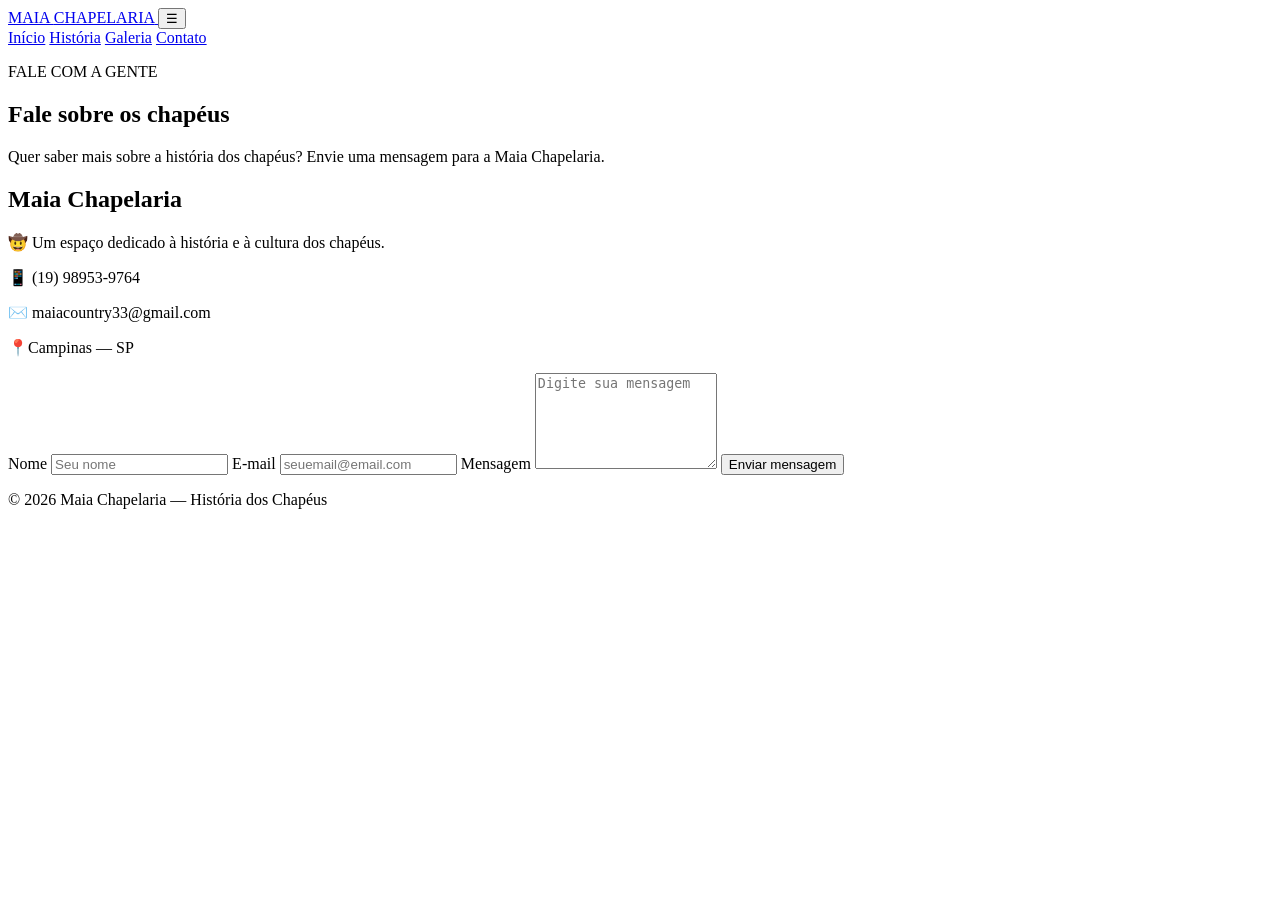
==== pages/contato.html @ d1cd052e "Melhora acessibilidade do menu e documenta publicacao" ====
<!DOCTYPE html>
<html lang="pt-BR">

<head>

    <meta charset="UTF-8">

    <meta name="viewport" content="width=device-width, initial-scale=1.0">

    <title>Contato — Maia Chapelaria</title>

    <link rel="stylesheet" href="../css/style.css">

</head>

<body>

    <header class="header">

        <a href="../index.html" class="logo">
            MAIA
            <span>CHAPELARIA</span>
        </a>

        <button class="menu-btn" id="menuBtn" type="button" aria-label="Abrir menu de navegacao" aria-controls="nav" aria-expanded="false">
            ☰
        </button>

        <nav id="nav">

            <a href="../index.html">Início</a>

            <a href="historia.html">História</a>

            <a href="produtos.html">Galeria</a>

            <a href="contato.html">Contato</a>

        </nav>

    </header>


    <main class="page">

        <section class="section-title">

            <p class="eyebrow">
                FALE COM A GENTE
            </p>

            <h1>
                Fale sobre os chapéus
            </h1>

            <p>
                Quer saber mais sobre a história dos chapéus? Envie uma mensagem para a Maia Chapelaria.
            </p>

        </section>


        <section class="contact-grid">

            <div class="contact-info">

                <h2>
                    Maia Chapelaria
                </h2>

                <p>
                    🤠 Um espaço dedicado à história e à cultura dos chapéus.
                </p>

                <p>
                    📱 (19) 98953-9764
            
                </p>

                <p>
                    ✉️ maiacountry33@gmail.com
                </p>

                <p>
                    📍Campinas — SP
                </p>

            </div>


       <form id="contactForm" class="form" action="processa_contato.php" method="POST">

    <label>
        Nome

        <input 
            type="text" 
            name="nome"
            placeholder="Seu nome" 
            required 
        >

    </label>


    <label>
        E-mail

        <input 
            type="email"
            name="email" 
            placeholder="seuemail@email.com" 
            required 
        >

    </label>


    <label>
        Mensagem

        <textarea 
            name="mensagem"
            rows="6" 
            placeholder="Digite sua mensagem" 
            required
        ></textarea>

    </label>


    <button 
        type="submit" 
        class="btn">

        Enviar mensagem

    </button>

</form>

        </section>

    </main>


    <footer>

        <p>
            © 2026 Maia Chapelaria — História dos Chapéus
        </p>

    </footer>


    <script src="../js/script.js"></script>

</body>

</html>
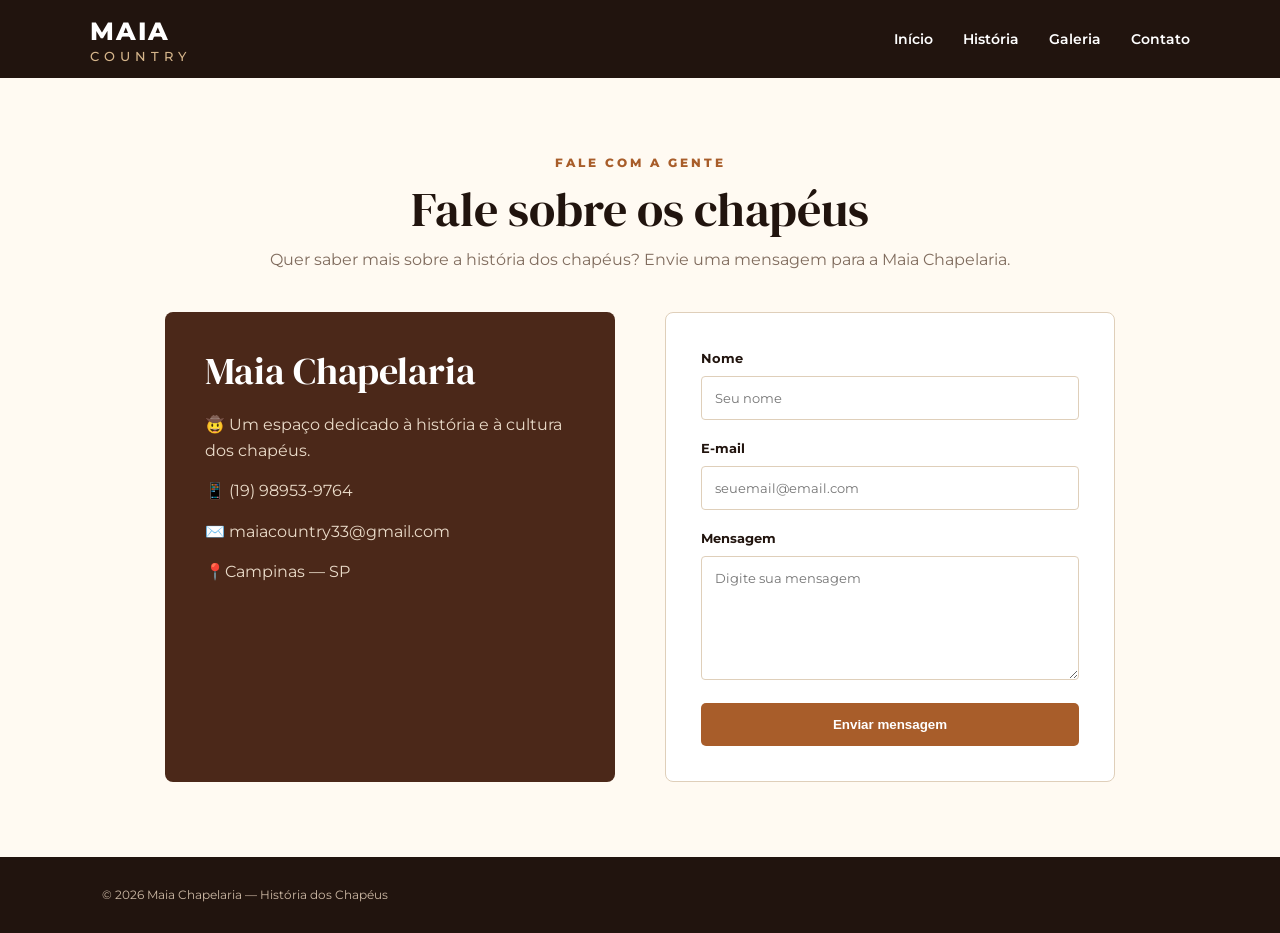
==== commit 063ffe57: "Adiciona estrutura inicial do site Maia Chapelaria" ====
--- a/pages/contato.html
+++ b/pages/contato.html
@@ -17,18 +17,18 @@
 
     <header class="header">
 
-        <a href="../index.html" class="logo">
+        <a href="index.html" class="logo">
             MAIA
-            <span>CHAPELARIA</span>
+            <span>COUNTRY</span>
         </a>
 
-        <button class="menu-btn" id="menuBtn" type="button" aria-label="Abrir menu de navegacao" aria-controls="nav" aria-expanded="false">
+        <button class="menu-btn" id="menuBtn">
             ☰
         </button>
 
         <nav id="nav">
 
-            <a href="../index.html">Início</a>
+            <a href="index.html">Início</a>
 
             <a href="historia.html">História</a>
 
--- a/css/style.css
+++ b/css/style.css
@@ -0,0 +1,731 @@
+@import url('https://fonts.googleapis.com/css2?family=DM+Serif+Display&family=Montserrat:wght@400;500;600;700;800&display=swap');
+
+:root {
+    --brown: #4b2819;
+    --dark: #21140e;
+    --cream: #f5ead9;
+    --sand: #d5b58b;
+    --light: #fffaf2;
+    --orange: #a85d2a;
+    --border: #dfcfba;
+}
+
+* {
+    box-sizing: border-box;
+    margin: 0;
+    padding: 0;
+}
+
+body {
+    font-family: Montserrat, sans-serif;
+    background: var(--light);
+    color: var(--dark);
+    line-height: 1.6;
+}
+
+a {
+    text-decoration: none;
+    color: inherit;
+}
+
+/* CABEÇALHO */
+.header {
+    height: 78px;
+    background: var(--dark);
+    color: white;
+    display: flex;
+    align-items: center;
+    justify-content: space-between;
+    padding: 0 7%;
+    position: sticky;
+    top: 0;
+    z-index: 10;
+}
+
+.logo {
+    font-size: 25px;
+    font-weight: 800;
+    letter-spacing: 2px;
+}
+
+.logo span {
+    display: block;
+    font-size: 13px;
+    font-weight: 500;
+    letter-spacing: 5px;
+    color: var(--sand);
+    margin-top: -5px;
+}
+
+nav {
+    display: flex;
+    gap: 30px;
+    align-items: center;
+}
+
+nav a {
+    font-size: 14px;
+    font-weight: 600;
+}
+
+nav a:hover {
+    color: var(--sand);
+}
+
+nav b {
+    background: var(--orange);
+    border-radius: 20px;
+    padding: 2px 7px;
+    font-size: 11px;
+}
+
+.menu-btn {
+    display: none;
+    background: none;
+    border: none;
+    color: white;
+    font-size: 28px;
+    cursor: pointer;
+}
+
+/* TEXTOS */
+h1,
+h2 {
+    font-family: 'DM Serif Display', serif;
+    font-weight: 400;
+    line-height: 1.05;
+}
+
+.eyebrow {
+    font-size: 12px;
+    font-weight: 800;
+    letter-spacing: 3px;
+    color: var(--orange);
+    margin-bottom: 12px;
+}
+
+/* HOME */
+.hero {
+    min-height: 590px;
+    background: linear-gradient(110deg, #25150e, #4b2819, #704124);
+    color: white;
+    display: flex;
+    align-items: center;
+    padding: 70px 10%;
+}
+
+.hero-content {
+    max-width: 650px;
+}
+
+.hero .eyebrow {
+    color: var(--sand);
+}
+
+.hero h1 {
+    font-size: 64px;
+}
+
+.hero h1 span {
+    color: var(--sand);
+}
+
+.hero p:not(.eyebrow) {
+    font-size: 17px;
+    max-width: 560px;
+    margin: 25px 0 30px;
+    color: #eeeeee;
+}
+
+.hero-hat {
+    font-size: 220px;
+    margin-left: auto;
+    transform: rotate(-8deg);
+}
+
+/* BOTÕES */
+.btn {
+    display: inline-block;
+    border: none;
+    background: var(--orange);
+    color: white;
+    padding: 14px 26px;
+    border-radius: 5px;
+    font-weight: 700;
+    cursor: pointer;
+    transition: 0.2s;
+}
+
+.btn:hover {
+    transform: translateY(-2px);
+    background: #8e4d23;
+}
+
+.btn-light {
+    background: var(--sand);
+    color: var(--dark);
+}
+
+/* SEÇÕES */
+.section {
+    padding: 80px 8%;
+}
+
+.section-title {
+    text-align: center;
+    margin-bottom: 40px;
+}
+
+.section-title h1,
+.section-title h2 {
+    font-size: 48px;
+}
+
+.section-title p:last-child {
+    margin-top: 12px;
+    color: #806c5e;
+}
+
+/* CATEGORIAS */
+.categories {
+    display: grid;
+    grid-template-columns: repeat(3, 1fr);
+    gap: 22px;
+}
+
+.category {
+    background: white;
+    border: 1px solid var(--border);
+    padding: 35px;
+    text-align: center;
+    border-radius: 8px;
+    transition: 0.2s;
+}
+
+.category:hover {
+    transform: translateY(-5px);
+    box-shadow: 0 12px 30px rgba(75, 40, 25, 0.1);
+}
+
+.category span {
+    font-size: 60px;
+}
+
+.category h3 {
+    font-size: 21px;
+    margin: 10px 0 5px;
+}
+
+.category p {
+    color: #806c5e;
+    font-size: 14px;
+}
+
+/* BANNER */
+.banner {
+    margin: 0 8% 80px;
+    padding: 55px 7%;
+    background: var(--brown);
+    color: white;
+    border-radius: 8px;
+    display: flex;
+    align-items: center;
+    justify-content: space-between;
+    gap: 30px;
+}
+
+.banner h2 {
+    font-size: 40px;
+    max-width: 650px;
+}
+
+.banner p:not(.eyebrow) {
+    max-width: 650px;
+    color: #e9d9c8;
+    margin-top: 12px;
+}
+
+/* PÁGINAS */
+.page {
+    padding: 75px 8%;
+    min-height: calc(100vh - 150px);
+}
+
+/* FILTROS */
+.filters {
+    display: flex;
+    justify-content: center;
+    gap: 10px;
+    margin-bottom: 35px;
+    flex-wrap: wrap;
+}
+
+.filter {
+    padding: 10px 20px;
+    border: 1px solid var(--border);
+    background: white;
+    border-radius: 30px;
+    cursor: pointer;
+    font-weight: 600;
+}
+
+.filter.active,
+.filter:hover {
+    background: var(--brown);
+    color: white;
+}
+
+/* PRODUTOS */
+.products {
+    display: grid;
+    grid-template-columns: repeat(4, 1fr);
+    gap: 22px;
+}
+
+.product {
+    background: white;
+    border: 1px solid var(--border);
+    border-radius: 8px;
+    overflow: hidden;
+    display: flex;
+    flex-direction: column;
+}
+
+.product-img {
+    height: 220px;
+    background: var(--cream);
+    position: relative;
+    overflow: hidden;
+    display: flex;
+    align-items: center;
+    justify-content: center;
+}
+
+.product-img img {
+    width: 100%;
+    height: 100%;
+    object-fit: cover;
+    display: block;
+}
+
+.product-category {
+    position: absolute;
+    top: 10px;
+    left: 10px;
+    background: var(--brown);
+    color: white;
+    font-size: 11px;
+    font-weight: 700;
+    padding: 4px 10px;
+    border-radius: 20px;
+    text-transform: uppercase;
+}
+
+.product-info {
+    padding: 18px;
+    display: flex;
+    flex-direction: column;
+    flex: 1;
+}
+
+.product-info h3 {
+    font-size: 16px;
+}
+
+.product-info p {
+    color: #806c5e;
+    font-size: 12px;
+    margin: 5px 0 12px;
+}
+
+.price {
+    font-weight: 800;
+    font-size: 19px;
+    color: var(--brown);
+    margin-bottom: 14px;
+    display: block;
+}
+
+.add {
+    width: 100%;
+    margin-top: auto;
+}
+
+/* CARRINHO */
+.cart {
+    max-width: 900px;
+    margin: auto;
+    background: white;
+    border: 1px solid var(--border);
+    border-radius: 8px;
+    padding: 25px;
+}
+
+.cart-item {
+    display: flex;
+    align-items: center;
+    gap: 18px;
+    border-bottom: 1px solid var(--border);
+    padding: 18px 0;
+}
+
+.cart-item:last-child {
+    border-bottom: none;
+}
+
+.cart-image {
+    width: 70px;
+    height: 70px;
+    object-fit: cover;
+    border-radius: 6px;
+    border: 1px solid var(--border);
+    background: var(--cream);
+    flex-shrink: 0;
+}
+
+.cart-item-info {
+    flex: 1;
+}
+
+.cart-item-info h3 {
+    font-size: 15px;
+}
+
+.cart-item-info p {
+    color: var(--brown);
+    font-weight: 700;
+}
+
+.remove {
+    border: none;
+    background: none;
+    color: #a33;
+    cursor: pointer;
+    font-weight: 600;
+}
+
+.total {
+    text-align: right;
+    padding-top: 22px;
+    font-size: 21px;
+    font-weight: 800;
+}
+
+.empty {
+    text-align: center;
+    padding: 50px;
+}
+
+/* CONTATO */
+.contact-grid {
+    max-width: 950px;
+    margin: auto;
+    display: grid;
+    grid-template-columns: 1fr 1fr;
+    gap: 50px;
+}
+
+.contact-info {
+    background: var(--brown);
+    color: white;
+    padding: 40px;
+    border-radius: 8px;
+}
+
+.contact-info h2 {
+    font-size: 38px;
+    margin-bottom: 20px;
+}
+
+.contact-info p {
+    margin: 15px 0;
+    color: #eadbc9;
+}
+
+.form {
+    background: white;
+    border: 1px solid var(--border);
+    padding: 35px;
+    border-radius: 8px;
+}
+
+.form label {
+    display: block;
+    font-size: 13px;
+    font-weight: 700;
+    margin-bottom: 18px;
+}
+
+.form input,
+.form textarea {
+    width: 100%;
+    padding: 13px;
+    border: 1px solid var(--border);
+    border-radius: 4px;
+    margin-top: 7px;
+    font-family: inherit;
+}
+
+.form textarea {
+    resize: vertical;
+}
+
+.form .btn {
+    width: 100%;
+}
+
+/* RODAPÉ */
+footer {
+    background: var(--dark);
+    color: #cdb9a5;
+    padding: 28px 8%;
+    display: flex;
+    justify-content: space-between;
+    font-size: 12px;
+}
+
+/* RESPONSIVIDADE */
+@media (max-width: 850px) {
+    .header {
+        padding: 0 5%;
+    }
+
+    .menu-btn {
+        display: block;
+    }
+
+    nav {
+        display: none;
+        position: absolute;
+        top: 78px;
+        left: 0;
+        right: 0;
+        background: var(--dark);
+        padding: 20px 5%;
+        flex-direction: column;
+        align-items: flex-start;
+        gap: 18px;
+    }
+
+    nav.open {
+        display: flex;
+    }
+
+    .hero {
+        padding: 55px 7%;
+    }
+
+    .hero h1 {
+        font-size: 48px;
+    }
+
+    .hero-hat {
+        font-size: 130px;
+    }
+
+    .categories {
+        grid-template-columns: 1fr;
+    }
+
+    .products {
+        grid-template-columns: repeat(2, 1fr);
+    }
+
+    .contact-grid {
+        grid-template-columns: 1fr;
+    }
+
+    .banner {
+        margin: 0 5% 60px;
+        flex-direction: column;
+        align-items: flex-start;
+    }
+
+    .section {
+        padding: 60px 5%;
+    }
+
+    .page {
+        padding: 55px 5%;
+    }
+}
+
+@media (max-width: 520px) {
+    .hero-hat {
+        display: none;
+    }
+
+    .products {
+        grid-template-columns: 1fr;
+    }
+
+    .section-title h1,
+    .section-title h2 {
+        font-size: 38px;
+    }
+
+    footer {
+        flex-direction: column;
+        gap: 8px;
+    }
+
+    .cart-item {
+        align-items: flex-start;
+    }
+}
+/* HISTÓRIA DOS CHAPÉUS */
+.history-hero {
+    min-height: 560px;
+}
+
+.history-grid {
+    display: grid;
+    grid-template-columns: repeat(3, 1fr);
+    gap: 22px;
+    max-width: 1100px;
+    margin: auto;
+}
+
+.history-card {
+    background: white;
+    border: 1px solid var(--border);
+    border-radius: 8px;
+    padding: 32px;
+    position: relative;
+}
+
+.history-card span {
+    font-family: 'DM Serif Display', serif;
+    font-size: 42px;
+    color: var(--sand);
+}
+
+.history-card h3 {
+    font-size: 21px;
+    margin: 8px 0;
+}
+
+.history-card p,
+.history-content p {
+    color: #806c5e;
+    font-size: 14px;
+}
+
+.timeline-section {
+    background: var(--cream);
+    padding: 80px 8%;
+}
+
+.timeline {
+    max-width: 900px;
+    margin: auto;
+    display: grid;
+    gap: 18px;
+}
+
+.timeline article {
+    background: white;
+    border-left: 5px solid var(--orange);
+    padding: 22px 26px;
+    border-radius: 5px;
+}
+
+.timeline strong {
+    font-family: 'DM Serif Display', serif;
+    font-size: 25px;
+    font-weight: 400;
+    color: var(--brown);
+}
+
+.timeline p {
+    margin-top: 5px;
+    color: #806c5e;
+}
+
+.history-content {
+    max-width: 950px;
+    margin: auto;
+    display: grid;
+    grid-template-columns: 1fr 1fr;
+    gap: 24px;
+}
+
+.history-content article {
+    background: white;
+    border: 1px solid var(--border);
+    border-radius: 8px;
+    padding: 32px;
+}
+
+.history-content h2 {
+    font-size: 30px;
+    color: var(--brown);
+    margin-bottom: 10px;
+}
+
+.quote-box {
+    max-width: 950px;
+    margin: 50px auto 0;
+    padding: 35px;
+    background: var(--brown);
+    color: white;
+    border-radius: 8px;
+    text-align: center;
+    font-family: 'DM Serif Display', serif;
+    font-size: 25px;
+}
+
+.history-product .product-info p:last-child {
+    margin-bottom: 0;
+}
+
+@media (max-width: 850px) {
+    .history-grid,
+    .history-content {
+        grid-template-columns: 1fr;
+    }
+
+    .hero-hat {
+        display: none;
+    }
+}
+
+.admin-list {
+    max-width: 950px;
+    margin: auto;
+    display: grid;
+    gap: 18px;
+}
+
+.admin-card {
+    background: white;
+    border: 1px solid var(--border);
+    border-radius: 8px;
+    padding: 25px;
+}
+
+.admin-card h3 {
+    color: var(--brown);
+    margin-bottom: 8px;
+}
+
+.admin-card p {
+    margin: 8px 0;
+    color: #66554a;
+}
+
+.admin-actions {
+    display: flex;
+    align-items: center;
+    gap: 20px;
+    margin-top: 18px;
+}
+
+.admin-actions .btn {
+    padding: 9px 18px;
+}
+
+.admin-form {
+    max-width: 700px;
+    margin: auto;
+}
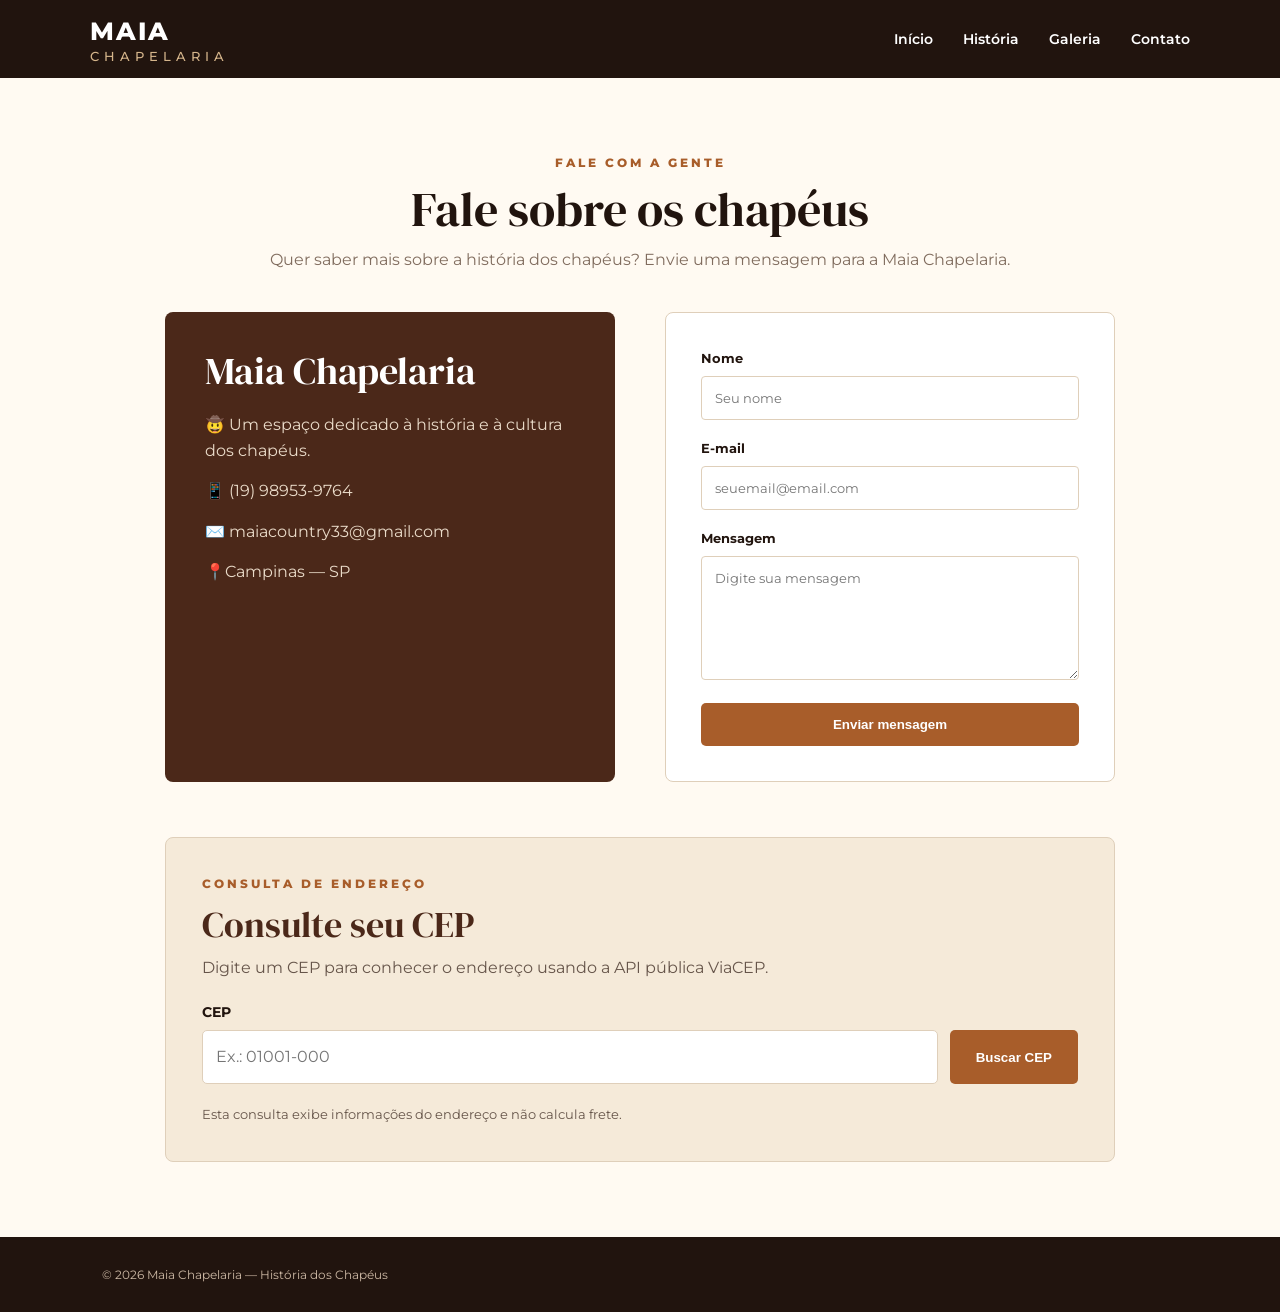
==== commit d5981eff: "Atividade 2 - Integracao API ViaCEP" ====
--- a/pages/contato.html
+++ b/pages/contato.html
@@ -17,18 +17,18 @@
 
     <header class="header">
 
-        <a href="index.html" class="logo">
+        <a href="../index.html" class="logo">
             MAIA
-            <span>COUNTRY</span>
+            <span>CHAPELARIA</span>
         </a>
 
-        <button class="menu-btn" id="menuBtn">
+        <button class="menu-btn" id="menuBtn" type="button" aria-label="Abrir menu de navegacao" aria-controls="nav" aria-expanded="false">
             ☰
         </button>
 
         <nav id="nav">
 
-            <a href="index.html">Início</a>
+            <a href="../index.html">Início</a>
 
             <a href="historia.html">História</a>
 
@@ -141,6 +141,30 @@
 
         </section>
 
+
+        <!-- Atividade 2: consulta de CEP com API pública ViaCEP -->
+        <section class="cep-section" aria-labelledby="titulo-cep">
+            <p class="eyebrow">CONSULTA DE ENDEREÇO</p>
+            <h2 id="titulo-cep">Consulte seu CEP</h2>
+            <p>Digite um CEP para conhecer o endereço usando a API pública ViaCEP.</p>
+            <form id="cepForm" class="cep-form">
+                <label for="cepInput">CEP</label>
+                <div class="cep-form-row">
+                    <input id="cepInput" name="cep" type="text" inputmode="numeric" maxlength="9" placeholder="Ex.: 01001-000" autocomplete="postal-code" required>
+                    <button class="btn" id="cepButton" type="submit">Buscar CEP</button>
+                </div>
+            </form>
+            <p id="cepMensagem" class="cep-mensagem" role="status" aria-live="polite"></p>
+            <div id="cepResultado" class="cep-resultado" hidden>
+                <h3>Endereço encontrado</h3>
+                <p><strong>Rua:</strong> <span id="cepRua"></span></p>
+                <p><strong>Bairro:</strong> <span id="cepBairro"></span></p>
+                <p><strong>Cidade:</strong> <span id="cepCidade"></span></p>
+                <p><strong>Estado:</strong> <span id="cepEstado"></span></p>
+            </div>
+            <small>Esta consulta exibe informações do endereço e não calcula frete.</small>
+        </section>
+
     </main>
 
 
--- a/css/style.css
+++ b/css/style.css
@@ -1,577 +1,577 @@
-@import url('https://fonts.googleapis.com/css2?family=DM+Serif+Display&family=Montserrat:wght@400;500;600;700;800&display=swap');
-
-:root {
-    --brown: #4b2819;
-    --dark: #21140e;
-    --cream: #f5ead9;
-    --sand: #d5b58b;
-    --light: #fffaf2;
-    --orange: #a85d2a;
-    --border: #dfcfba;
-}
-
-* {
-    box-sizing: border-box;
-    margin: 0;
-    padding: 0;
-}
-
-body {
-    font-family: Montserrat, sans-serif;
-    background: var(--light);
-    color: var(--dark);
-    line-height: 1.6;
-}
-
-a {
-    text-decoration: none;
-    color: inherit;
-}
-
-/* CABEÇALHO */
-.header {
-    height: 78px;
-    background: var(--dark);
-    color: white;
-    display: flex;
-    align-items: center;
-    justify-content: space-between;
-    padding: 0 7%;
-    position: sticky;
-    top: 0;
-    z-index: 10;
-}
-
-.logo {
-    font-size: 25px;
-    font-weight: 800;
-    letter-spacing: 2px;
-}
-
-.logo span {
-    display: block;
-    font-size: 13px;
-    font-weight: 500;
-    letter-spacing: 5px;
-    color: var(--sand);
-    margin-top: -5px;
-}
-
-nav {
-    display: flex;
-    gap: 30px;
-    align-items: center;
-}
-
-nav a {
-    font-size: 14px;
-    font-weight: 600;
-}
-
-nav a:hover {
-    color: var(--sand);
-}
-
-nav b {
-    background: var(--orange);
-    border-radius: 20px;
-    padding: 2px 7px;
-    font-size: 11px;
-}
-
-.menu-btn {
-    display: none;
-    background: none;
-    border: none;
-    color: white;
-    font-size: 28px;
-    cursor: pointer;
-}
-
-/* TEXTOS */
-h1,
-h2 {
-    font-family: 'DM Serif Display', serif;
-    font-weight: 400;
-    line-height: 1.05;
-}
-
-.eyebrow {
-    font-size: 12px;
-    font-weight: 800;
-    letter-spacing: 3px;
-    color: var(--orange);
-    margin-bottom: 12px;
-}
-
-/* HOME */
-.hero {
-    min-height: 590px;
-    background: linear-gradient(110deg, #25150e, #4b2819, #704124);
-    color: white;
-    display: flex;
-    align-items: center;
-    padding: 70px 10%;
-}
-
-.hero-content {
-    max-width: 650px;
-}
-
-.hero .eyebrow {
-    color: var(--sand);
-}
-
-.hero h1 {
-    font-size: 64px;
-}
-
-.hero h1 span {
-    color: var(--sand);
-}
-
-.hero p:not(.eyebrow) {
-    font-size: 17px;
-    max-width: 560px;
-    margin: 25px 0 30px;
-    color: #eeeeee;
-}
-
-.hero-hat {
-    font-size: 220px;
-    margin-left: auto;
-    transform: rotate(-8deg);
-}
-
-/* BOTÕES */
-.btn {
-    display: inline-block;
-    border: none;
-    background: var(--orange);
-    color: white;
-    padding: 14px 26px;
-    border-radius: 5px;
-    font-weight: 700;
-    cursor: pointer;
-    transition: 0.2s;
-}
-
-.btn:hover {
-    transform: translateY(-2px);
-    background: #8e4d23;
-}
-
-.btn-light {
-    background: var(--sand);
-    color: var(--dark);
-}
-
-/* SEÇÕES */
-.section {
-    padding: 80px 8%;
-}
-
-.section-title {
-    text-align: center;
-    margin-bottom: 40px;
-}
-
-.section-title h1,
-.section-title h2 {
-    font-size: 48px;
-}
-
-.section-title p:last-child {
-    margin-top: 12px;
-    color: #806c5e;
-}
-
-/* CATEGORIAS */
-.categories {
-    display: grid;
-    grid-template-columns: repeat(3, 1fr);
-    gap: 22px;
-}
-
-.category {
-    background: white;
-    border: 1px solid var(--border);
-    padding: 35px;
-    text-align: center;
-    border-radius: 8px;
-    transition: 0.2s;
-}
-
-.category:hover {
-    transform: translateY(-5px);
-    box-shadow: 0 12px 30px rgba(75, 40, 25, 0.1);
-}
-
-.category span {
-    font-size: 60px;
-}
-
-.category h3 {
-    font-size: 21px;
-    margin: 10px 0 5px;
-}
-
-.category p {
-    color: #806c5e;
-    font-size: 14px;
-}
-
-/* BANNER */
-.banner {
-    margin: 0 8% 80px;
-    padding: 55px 7%;
-    background: var(--brown);
-    color: white;
-    border-radius: 8px;
-    display: flex;
-    align-items: center;
-    justify-content: space-between;
-    gap: 30px;
-}
-
-.banner h2 {
-    font-size: 40px;
-    max-width: 650px;
-}
-
-.banner p:not(.eyebrow) {
-    max-width: 650px;
-    color: #e9d9c8;
-    margin-top: 12px;
-}
-
-/* PÁGINAS */
-.page {
-    padding: 75px 8%;
-    min-height: calc(100vh - 150px);
-}
-
-/* FILTROS */
-.filters {
-    display: flex;
-    justify-content: center;
-    gap: 10px;
-    margin-bottom: 35px;
-    flex-wrap: wrap;
-}
-
-.filter {
-    padding: 10px 20px;
-    border: 1px solid var(--border);
-    background: white;
-    border-radius: 30px;
-    cursor: pointer;
-    font-weight: 600;
-}
-
-.filter.active,
-.filter:hover {
-    background: var(--brown);
-    color: white;
-}
-
-/* PRODUTOS */
-.products {
-    display: grid;
-    grid-template-columns: repeat(4, 1fr);
-    gap: 22px;
-}
-
-.product {
-    background: white;
-    border: 1px solid var(--border);
-    border-radius: 8px;
-    overflow: hidden;
-    display: flex;
-    flex-direction: column;
-}
-
-.product-img {
-    height: 220px;
-    background: var(--cream);
-    position: relative;
-    overflow: hidden;
-    display: flex;
-    align-items: center;
-    justify-content: center;
-}
-
-.product-img img {
-    width: 100%;
-    height: 100%;
-    object-fit: cover;
-    display: block;
-}
-
-.product-category {
-    position: absolute;
-    top: 10px;
-    left: 10px;
-    background: var(--brown);
-    color: white;
-    font-size: 11px;
-    font-weight: 700;
-    padding: 4px 10px;
-    border-radius: 20px;
-    text-transform: uppercase;
-}
-
-.product-info {
-    padding: 18px;
-    display: flex;
-    flex-direction: column;
-    flex: 1;
-}
-
-.product-info h3 {
-    font-size: 16px;
-}
-
-.product-info p {
-    color: #806c5e;
-    font-size: 12px;
-    margin: 5px 0 12px;
-}
-
-.price {
-    font-weight: 800;
-    font-size: 19px;
-    color: var(--brown);
-    margin-bottom: 14px;
-    display: block;
-}
-
-.add {
-    width: 100%;
-    margin-top: auto;
-}
-
-/* CARRINHO */
-.cart {
-    max-width: 900px;
-    margin: auto;
-    background: white;
-    border: 1px solid var(--border);
-    border-radius: 8px;
-    padding: 25px;
-}
-
-.cart-item {
-    display: flex;
-    align-items: center;
-    gap: 18px;
-    border-bottom: 1px solid var(--border);
-    padding: 18px 0;
-}
-
-.cart-item:last-child {
-    border-bottom: none;
-}
-
-.cart-image {
-    width: 70px;
-    height: 70px;
-    object-fit: cover;
-    border-radius: 6px;
-    border: 1px solid var(--border);
-    background: var(--cream);
-    flex-shrink: 0;
-}
-
-.cart-item-info {
-    flex: 1;
-}
-
-.cart-item-info h3 {
-    font-size: 15px;
-}
-
-.cart-item-info p {
-    color: var(--brown);
-    font-weight: 700;
-}
-
-.remove {
-    border: none;
-    background: none;
-    color: #a33;
-    cursor: pointer;
-    font-weight: 600;
-}
-
-.total {
-    text-align: right;
-    padding-top: 22px;
-    font-size: 21px;
-    font-weight: 800;
-}
-
-.empty {
-    text-align: center;
-    padding: 50px;
-}
-
-/* CONTATO */
-.contact-grid {
-    max-width: 950px;
-    margin: auto;
-    display: grid;
-    grid-template-columns: 1fr 1fr;
-    gap: 50px;
-}
-
-.contact-info {
-    background: var(--brown);
-    color: white;
-    padding: 40px;
-    border-radius: 8px;
-}
-
-.contact-info h2 {
-    font-size: 38px;
-    margin-bottom: 20px;
-}
-
-.contact-info p {
-    margin: 15px 0;
-    color: #eadbc9;
-}
-
-.form {
-    background: white;
-    border: 1px solid var(--border);
-    padding: 35px;
-    border-radius: 8px;
-}
-
-.form label {
-    display: block;
-    font-size: 13px;
-    font-weight: 700;
-    margin-bottom: 18px;
-}
-
-.form input,
-.form textarea {
-    width: 100%;
-    padding: 13px;
-    border: 1px solid var(--border);
-    border-radius: 4px;
-    margin-top: 7px;
-    font-family: inherit;
-}
-
-.form textarea {
-    resize: vertical;
-}
-
-.form .btn {
-    width: 100%;
-}
-
-/* RODAPÉ */
-footer {
-    background: var(--dark);
-    color: #cdb9a5;
-    padding: 28px 8%;
-    display: flex;
-    justify-content: space-between;
-    font-size: 12px;
-}
-
-/* RESPONSIVIDADE */
-@media (max-width: 850px) {
-    .header {
-        padding: 0 5%;
-    }
-
-    .menu-btn {
-        display: block;
-    }
-
-    nav {
-        display: none;
-        position: absolute;
-        top: 78px;
-        left: 0;
-        right: 0;
-        background: var(--dark);
-        padding: 20px 5%;
-        flex-direction: column;
-        align-items: flex-start;
-        gap: 18px;
-    }
-
-    nav.open {
-        display: flex;
-    }
-
-    .hero {
-        padding: 55px 7%;
-    }
-
-    .hero h1 {
-        font-size: 48px;
-    }
-
-    .hero-hat {
-        font-size: 130px;
-    }
-
-    .categories {
-        grid-template-columns: 1fr;
-    }
-
-    .products {
-        grid-template-columns: repeat(2, 1fr);
-    }
-
-    .contact-grid {
-        grid-template-columns: 1fr;
-    }
-
-    .banner {
-        margin: 0 5% 60px;
-        flex-direction: column;
-        align-items: flex-start;
-    }
-
-    .section {
-        padding: 60px 5%;
-    }
-
-    .page {
-        padding: 55px 5%;
-    }
-}
-
-@media (max-width: 520px) {
-    .hero-hat {
-        display: none;
-    }
-
-    .products {
-        grid-template-columns: 1fr;
-    }
-
-    .section-title h1,
-    .section-title h2 {
-        font-size: 38px;
-    }
-
-    footer {
-        flex-direction: column;
-        gap: 8px;
-    }
-
-    .cart-item {
-        align-items: flex-start;
-    }
+@import url('https://fonts.googleapis.com/css2?family=DM+Serif+Display&family=Montserrat:wght@400;500;600;700;800&display=swap');
+
+:root {
+    --brown: #4b2819;
+    --dark: #21140e;
+    --cream: #f5ead9;
+    --sand: #d5b58b;
+    --light: #fffaf2;
+    --orange: #a85d2a;
+    --border: #dfcfba;
+}
+
+* {
+    box-sizing: border-box;
+    margin: 0;
+    padding: 0;
+}
+
+body {
+    font-family: Montserrat, sans-serif;
+    background: var(--light);
+    color: var(--dark);
+    line-height: 1.6;
+}
+
+a {
+    text-decoration: none;
+    color: inherit;
+}
+
+/* CABEÇALHO */
+.header {
+    height: 78px;
+    background: var(--dark);
+    color: white;
+    display: flex;
+    align-items: center;
+    justify-content: space-between;
+    padding: 0 7%;
+    position: sticky;
+    top: 0;
+    z-index: 10;
+}
+
+.logo {
+    font-size: 25px;
+    font-weight: 800;
+    letter-spacing: 2px;
+}
+
+.logo span {
+    display: block;
+    font-size: 13px;
+    font-weight: 500;
+    letter-spacing: 5px;
+    color: var(--sand);
+    margin-top: -5px;
+}
+
+nav {
+    display: flex;
+    gap: 30px;
+    align-items: center;
+}
+
+nav a {
+    font-size: 14px;
+    font-weight: 600;
+}
+
+nav a:hover {
+    color: var(--sand);
+}
+
+nav b {
+    background: var(--orange);
+    border-radius: 20px;
+    padding: 2px 7px;
+    font-size: 11px;
+}
+
+.menu-btn {
+    display: none;
+    background: none;
+    border: none;
+    color: white;
+    font-size: 28px;
+    cursor: pointer;
+}
+
+/* TEXTOS */
+h1,
+h2 {
+    font-family: 'DM Serif Display', serif;
+    font-weight: 400;
+    line-height: 1.05;
+}
+
+.eyebrow {
+    font-size: 12px;
+    font-weight: 800;
+    letter-spacing: 3px;
+    color: var(--orange);
+    margin-bottom: 12px;
+}
+
+/* HOME */
+.hero {
+    min-height: 590px;
+    background: linear-gradient(110deg, #25150e, #4b2819, #704124);
+    color: white;
+    display: flex;
+    align-items: center;
+    padding: 70px 10%;
+}
+
+.hero-content {
+    max-width: 650px;
+}
+
+.hero .eyebrow {
+    color: var(--sand);
+}
+
+.hero h1 {
+    font-size: 64px;
+}
+
+.hero h1 span {
+    color: var(--sand);
+}
+
+.hero p:not(.eyebrow) {
+    font-size: 17px;
+    max-width: 560px;
+    margin: 25px 0 30px;
+    color: #eeeeee;
+}
+
+.hero-hat {
+    font-size: 220px;
+    margin-left: auto;
+    transform: rotate(-8deg);
+}
+
+/* BOTÕES */
+.btn {
+    display: inline-block;
+    border: none;
+    background: var(--orange);
+    color: white;
+    padding: 14px 26px;
+    border-radius: 5px;
+    font-weight: 700;
+    cursor: pointer;
+    transition: 0.2s;
+}
+
+.btn:hover {
+    transform: translateY(-2px);
+    background: #8e4d23;
+}
+
+.btn-light {
+    background: var(--sand);
+    color: var(--dark);
+}
+
+/* SEÇÕES */
+.section {
+    padding: 80px 8%;
+}
+
+.section-title {
+    text-align: center;
+    margin-bottom: 40px;
+}
+
+.section-title h1,
+.section-title h2 {
+    font-size: 48px;
+}
+
+.section-title p:last-child {
+    margin-top: 12px;
+    color: #806c5e;
+}
+
+/* CATEGORIAS */
+.categories {
+    display: grid;
+    grid-template-columns: repeat(3, 1fr);
+    gap: 22px;
+}
+
+.category {
+    background: white;
+    border: 1px solid var(--border);
+    padding: 35px;
+    text-align: center;
+    border-radius: 8px;
+    transition: 0.2s;
+}
+
+.category:hover {
+    transform: translateY(-5px);
+    box-shadow: 0 12px 30px rgba(75, 40, 25, 0.1);
+}
+
+.category span {
+    font-size: 60px;
+}
+
+.category h3 {
+    font-size: 21px;
+    margin: 10px 0 5px;
+}
+
+.category p {
+    color: #806c5e;
+    font-size: 14px;
+}
+
+/* BANNER */
+.banner {
+    margin: 0 8% 80px;
+    padding: 55px 7%;
+    background: var(--brown);
+    color: white;
+    border-radius: 8px;
+    display: flex;
+    align-items: center;
+    justify-content: space-between;
+    gap: 30px;
+}
+
+.banner h2 {
+    font-size: 40px;
+    max-width: 650px;
+}
+
+.banner p:not(.eyebrow) {
+    max-width: 650px;
+    color: #e9d9c8;
+    margin-top: 12px;
+}
+
+/* PÁGINAS */
+.page {
+    padding: 75px 8%;
+    min-height: calc(100vh - 150px);
+}
+
+/* FILTROS */
+.filters {
+    display: flex;
+    justify-content: center;
+    gap: 10px;
+    margin-bottom: 35px;
+    flex-wrap: wrap;
+}
+
+.filter {
+    padding: 10px 20px;
+    border: 1px solid var(--border);
+    background: white;
+    border-radius: 30px;
+    cursor: pointer;
+    font-weight: 600;
+}
+
+.filter.active,
+.filter:hover {
+    background: var(--brown);
+    color: white;
+}
+
+/* PRODUTOS */
+.products {
+    display: grid;
+    grid-template-columns: repeat(4, 1fr);
+    gap: 22px;
+}
+
+.product {
+    background: white;
+    border: 1px solid var(--border);
+    border-radius: 8px;
+    overflow: hidden;
+    display: flex;
+    flex-direction: column;
+}
+
+.product-img {
+    height: 220px;
+    background: var(--cream);
+    position: relative;
+    overflow: hidden;
+    display: flex;
+    align-items: center;
+    justify-content: center;
+}
+
+.product-img img {
+    width: 100%;
+    height: 100%;
+    object-fit: cover;
+    display: block;
+}
+
+.product-category {
+    position: absolute;
+    top: 10px;
+    left: 10px;
+    background: var(--brown);
+    color: white;
+    font-size: 11px;
+    font-weight: 700;
+    padding: 4px 10px;
+    border-radius: 20px;
+    text-transform: uppercase;
+}
+
+.product-info {
+    padding: 18px;
+    display: flex;
+    flex-direction: column;
+    flex: 1;
+}
+
+.product-info h3 {
+    font-size: 16px;
+}
+
+.product-info p {
+    color: #806c5e;
+    font-size: 12px;
+    margin: 5px 0 12px;
+}
+
+.price {
+    font-weight: 800;
+    font-size: 19px;
+    color: var(--brown);
+    margin-bottom: 14px;
+    display: block;
+}
+
+.add {
+    width: 100%;
+    margin-top: auto;
+}
+
+/* CARRINHO */
+.cart {
+    max-width: 900px;
+    margin: auto;
+    background: white;
+    border: 1px solid var(--border);
+    border-radius: 8px;
+    padding: 25px;
+}
+
+.cart-item {
+    display: flex;
+    align-items: center;
+    gap: 18px;
+    border-bottom: 1px solid var(--border);
+    padding: 18px 0;
+}
+
+.cart-item:last-child {
+    border-bottom: none;
+}
+
+.cart-image {
+    width: 70px;
+    height: 70px;
+    object-fit: cover;
+    border-radius: 6px;
+    border: 1px solid var(--border);
+    background: var(--cream);
+    flex-shrink: 0;
+}
+
+.cart-item-info {
+    flex: 1;
+}
+
+.cart-item-info h3 {
+    font-size: 15px;
+}
+
+.cart-item-info p {
+    color: var(--brown);
+    font-weight: 700;
+}
+
+.remove {
+    border: none;
+    background: none;
+    color: #a33;
+    cursor: pointer;
+    font-weight: 600;
+}
+
+.total {
+    text-align: right;
+    padding-top: 22px;
+    font-size: 21px;
+    font-weight: 800;
+}
+
+.empty {
+    text-align: center;
+    padding: 50px;
+}
+
+/* CONTATO */
+.contact-grid {
+    max-width: 950px;
+    margin: auto;
+    display: grid;
+    grid-template-columns: 1fr 1fr;
+    gap: 50px;
+}
+
+.contact-info {
+    background: var(--brown);
+    color: white;
+    padding: 40px;
+    border-radius: 8px;
+}
+
+.contact-info h2 {
+    font-size: 38px;
+    margin-bottom: 20px;
+}
+
+.contact-info p {
+    margin: 15px 0;
+    color: #eadbc9;
+}
+
+.form {
+    background: white;
+    border: 1px solid var(--border);
+    padding: 35px;
+    border-radius: 8px;
+}
+
+.form label {
+    display: block;
+    font-size: 13px;
+    font-weight: 700;
+    margin-bottom: 18px;
+}
+
+.form input,
+.form textarea {
+    width: 100%;
+    padding: 13px;
+    border: 1px solid var(--border);
+    border-radius: 4px;
+    margin-top: 7px;
+    font-family: inherit;
+}
+
+.form textarea {
+    resize: vertical;
+}
+
+.form .btn {
+    width: 100%;
+}
+
+/* RODAPÉ */
+footer {
+    background: var(--dark);
+    color: #cdb9a5;
+    padding: 28px 8%;
+    display: flex;
+    justify-content: space-between;
+    font-size: 12px;
+}
+
+/* RESPONSIVIDADE */
+@media (max-width: 850px) {
+    .header {
+        padding: 0 5%;
+    }
+
+    .menu-btn {
+        display: block;
+    }
+
+    nav {
+        display: none;
+        position: absolute;
+        top: 78px;
+        left: 0;
+        right: 0;
+        background: var(--dark);
+        padding: 20px 5%;
+        flex-direction: column;
+        align-items: flex-start;
+        gap: 18px;
+    }
+
+    nav.open {
+        display: flex;
+    }
+
+    .hero {
+        padding: 55px 7%;
+    }
+
+    .hero h1 {
+        font-size: 48px;
+    }
+
+    .hero-hat {
+        font-size: 130px;
+    }
+
+    .categories {
+        grid-template-columns: 1fr;
+    }
+
+    .products {
+        grid-template-columns: repeat(2, 1fr);
+    }
+
+    .contact-grid {
+        grid-template-columns: 1fr;
+    }
+
+    .banner {
+        margin: 0 5% 60px;
+        flex-direction: column;
+        align-items: flex-start;
+    }
+
+    .section {
+        padding: 60px 5%;
+    }
+
+    .page {
+        padding: 55px 5%;
+    }
+}
+
+@media (max-width: 520px) {
+    .hero-hat {
+        display: none;
+    }
+
+    .products {
+        grid-template-columns: 1fr;
+    }
+
+    .section-title h1,
+    .section-title h2 {
+        font-size: 38px;
+    }
+
+    footer {
+        flex-direction: column;
+        gap: 8px;
+    }
+
+    .cart-item {
+        align-items: flex-start;
+    }
 }
 /* HISTÓRIA DOS CHAPÉUS */
 .history-hero {
@@ -729,3 +729,41 @@
     max-width: 700px;
     margin: auto;
 }
+
+
+/* ATIVIDADE 2 — consulta de CEP integrada ao visual original */
+.cep-section {
+    max-width: 950px;
+    margin: 55px auto 0;
+    background: var(--cream);
+    border: 1px solid var(--border);
+    border-radius: 8px;
+    padding: 36px;
+}
+.cep-section h2 { color: var(--brown); font-size: 36px; margin-bottom: 12px; }
+.cep-section > p:not(.eyebrow) { color: #66554a; margin-bottom: 20px; }
+.cep-form label { display: block; font-size: 14px; font-weight: 700; margin-bottom: 7px; }
+.cep-form-row { display: flex; gap: 12px; }
+.cep-form-row input {
+    flex: 1;
+    min-width: 0;
+    padding: 13px;
+    border: 1px solid var(--border);
+    border-radius: 5px;
+    font: inherit;
+    background: white;
+}
+.cep-form-row button:disabled { opacity: .6; cursor: wait; }
+.cep-mensagem { margin: 15px 0; font-weight: 600; }
+.cep-mensagem.erro { color: #9c2525; }
+.cep-mensagem.sucesso { color: #246c39; }
+.cep-resultado { margin-top: 18px; background: white; border: 1px solid var(--border); border-radius: 6px; padding: 22px; }
+.cep-resultado[hidden] { display: none; }
+.cep-resultado h3 { color: var(--brown); margin-bottom: 10px; }
+.cep-resultado p { margin: 4px 0; }
+.cep-section small { display: block; margin-top: 15px; color: #66554a; }
+@media (max-width: 520px) {
+    .cep-section { padding: 24px 18px; }
+    .cep-section h2 { font-size: 30px; }
+    .cep-form-row { flex-direction: column; }
+}
